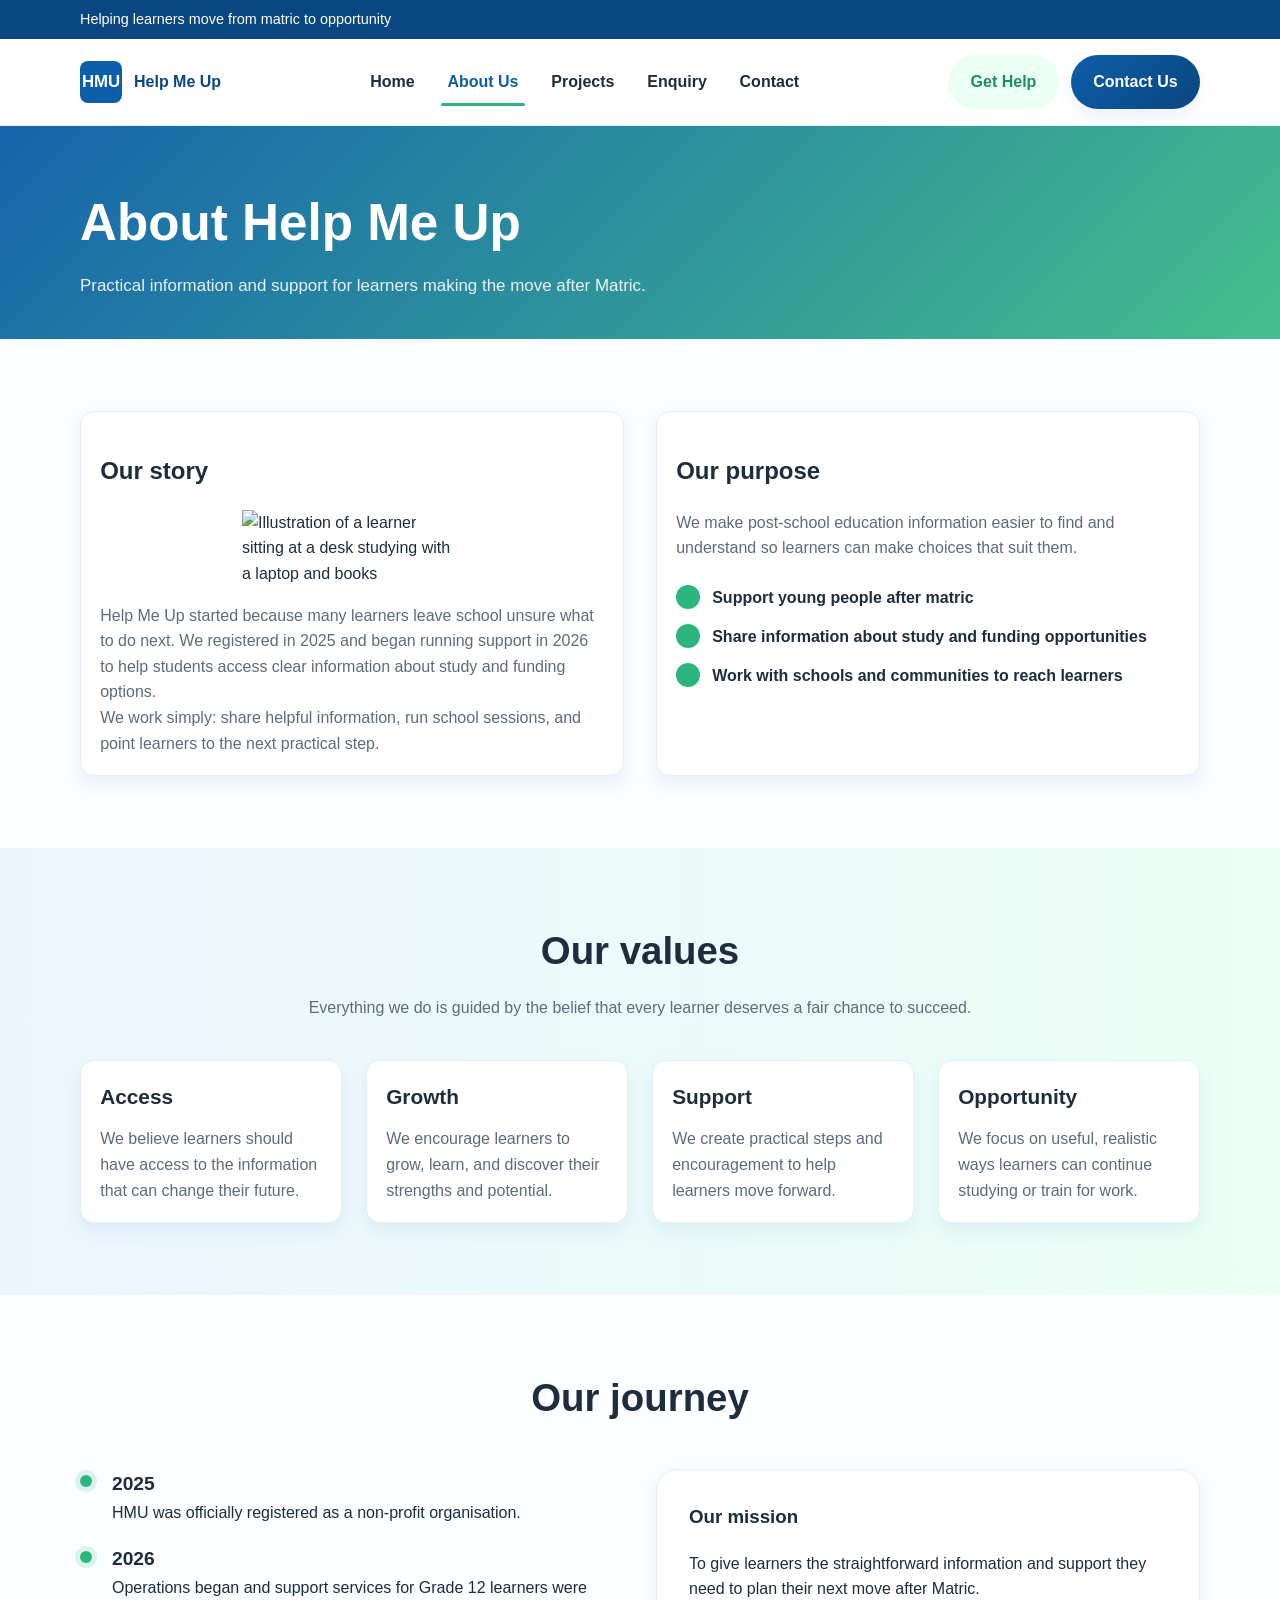
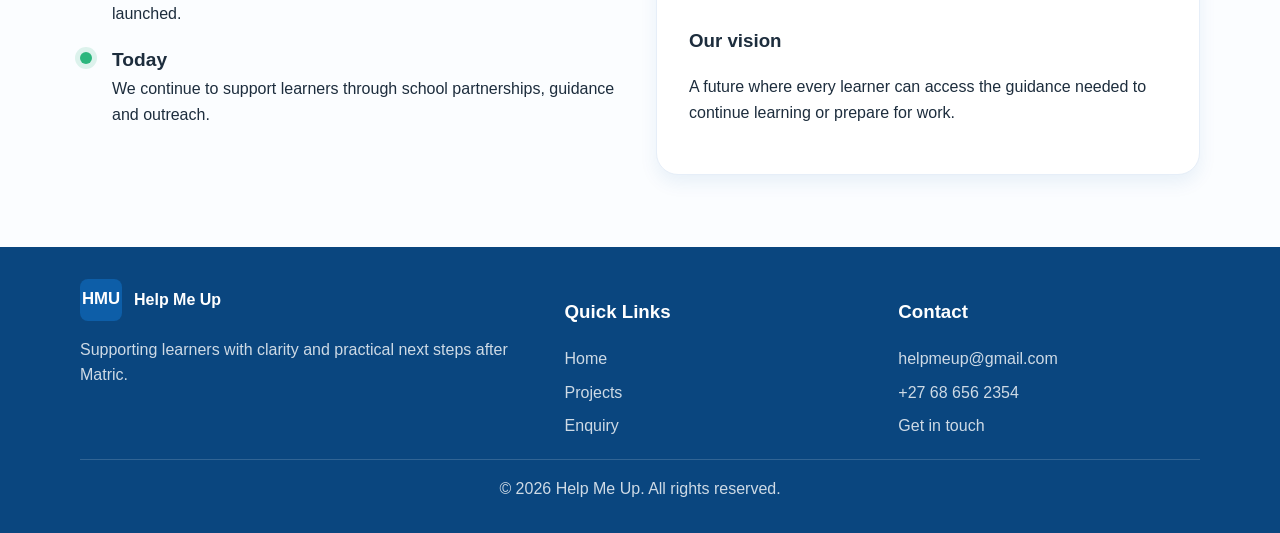
==== about.html @ ff64b667 "Add files via upload" ====
<!DOCTYPE html>
<html lang="en">
  <head>
    <meta charset="UTF-8" />
    <meta name="viewport" content="width=device-width, initial-scale=1.0" />
    <title>About Us | Help Me Up</title>
    <meta
      name="description"
      content="Learn about the purpose, history, and mission of Help Me Up in helping Grade 12 learners prepare for life after school."
    />
    <link rel="stylesheet" href="styles.css" />
  </head>
  <body data-page="about">
    <header class="site-header">
      <div class="topbar">
        <div class="container">
          <div class="meta">
            <span>Helping learners move from matric to opportunity</span>
          </div>
        </div>
      </div>

      <div class="container navbar">
        <a href="index.html" class="brand" aria-label="Help Me Up home">
          <span class="brand-mark">HMU</span>
          <span>Help Me Up</span>
        </a>

        <button
          class="nav-toggle"
          aria-label="Open navigation"
          aria-expanded="false"
          aria-controls="main-nav"
        >
          Menu
        </button>

        <nav id="main-nav" class="nav-links" aria-label="Main navigation">
          <a href="index.html">Home</a>
          <a href="about.html" class="active">About Us</a>
          <a href="projects.html">Projects</a>
          <a href="enquiry.html">Enquiry</a>
          <a href="contact.html">Contact</a>
        </nav>

        <div class="nav-actions">
          <a href="enquiry.html" class="btn btn-secondary">Get Help</a>
          <a href="contact.html" class="btn btn-primary">Contact Us</a>
        </div>
      </div>
    </header>

    <main>
      <section class="page-banner">
        <div class="container">
          <h1>About Help Me Up</h1>
          <p>Practical information and support for learners making the move after Matric.</p>
        </div>
      </section>

      <section class="section">
        <div class="container story-grid">
          <article class="card">
            <h2>Our story</h2>
            <!-- Content image: illustrates a learner studying, supporting
                 the "our story" text. Original artwork, described via alt text. -->
            <img
              src="images/illustration-study.svg"
              alt="Illustration of a learner sitting at a desk studying with a laptop and books"
              class="card-illustration"
            />
            <p>
              Help Me Up started because many learners leave school unsure what to do next.
              We registered in 2025 and began running support in 2026 to help students access
              clear information about study and funding options.
            </p>
            <p>
              We work simply: share helpful information, run school sessions, and point learners
              to the next practical step.
            </p>
          </article>

          <article class="card">
            <h2>Our purpose</h2>
            <p>
              We make post-school education information easier to find and understand so learners
              can make choices that suit them.
            </p>
            <ul class="list">
              <li><span class="check" aria-hidden="true"></span> Support young people after matric</li>
              <li><span class="check" aria-hidden="true"></span> Share information about study and funding
              opportunities</li>
              <li><span class="check" aria-hidden="true"></span> Work with schools and communities to reach learners</li>
            </ul>
          </article>
        </div>
      </section>

      <section class="section feature-band">
        <div class="container">
          <div class="section-header">
            <h2>Our values</h2>
            <p>Everything we do is guided by the belief that every learner deserves a fair chance to succeed.</p>
          </div>

          <div class="value-grid">
            <article class="card">
              <h3>Access</h3>
              <p>We believe learners should have access to the information that can change their future.</p>
            </article>

            <article class="card">
              <h3>Growth</h3>
              <p>We encourage learners to grow, learn, and discover their strengths and potential.</p>
            </article>

            <article class="card">
              <h3>Support</h3>
              <p>We create practical steps and encouragement to help learners move forward.</p>
            </article>

            <article class="card">
              <h3>Opportunity</h3>
              <p>We focus on useful, realistic ways learners can continue studying or train for work.</p>
            </article>
          </div>
        </div>
      </section>

      <section class="section">
        <div class="container">
          <div class="section-header">
            <h2>Our journey</h2>
          </div>

          <div class="story-grid">
            <div>
              <div class="milestone">
                <strong>2025</strong>
                <span>HMU was officially registered as a non-profit organisation.</span>
              </div>
              <div class="milestone">
                <strong>2026</strong>
                <span>Operations began and support services for Grade 12 learners were launched.</span>
              </div>
              <div class="milestone">
                <strong>Today</strong>
                <span>We continue to support learners through school partnerships, guidance and outreach.</span>
              </div>
            </div>

            <div class="info-box">
              <h3>Our mission</h3>
              <p>
                To give learners the straightforward information and support they need to plan
                their next move after Matric.
              </p>
              <h3 class="stacked-heading">Our vision</h3>
              <p>
                A future where every learner can access the guidance needed to continue learning or
                prepare for work.
              </p>
            </div>
          </div>
        </div>
      </section>
    </main>

    <footer class="site-footer">
      <div class="container">
        <div class="footer-grid">
          <div>
            <div class="brand footer-brand">
              <span class="brand-mark">HMU</span>
              <span>Help Me Up</span>
            </div>
            <p class="footer-tagline">
              Supporting learners with clarity and practical next steps after Matric.
            </p>
          </div>

          <div>
            <h3>Quick Links</h3>
            <div class="footer-links">
              <a href="index.html">Home</a>
              <a href="projects.html">Projects</a>
              <a href="enquiry.html">Enquiry</a>
            </div>
          </div>

          <div>
            <h3>Contact</h3>
            <div class="footer-links">
              <a href="mailto:helpmeup@gmail.com">helpmeup@gmail.com</a>
              <a href="tel:+27686562354">+27 68 656 2354</a>
              <a href="contact.html">Get in touch</a>
            </div>
          </div>
        </div>

        <div class="footer-bottom">
          © <span id="year"></span> Help Me Up. All rights reserved.
        </div>
      </div>
    </footer>

    <script src="script.js"></script>
  </body>
</html>
---- styles.css ----
:root {
  --primary-blue: #0d5ea8;
  --primary-blue-dark: #0a467f;
  --secondary-green: #2cb67d;
  --secondary-green-dark: #1d8e63;
  --light-blue: #edf6ff;
  --light-green: #ebfff5;
  --white: #ffffff;
  --text: #1d2d3d;
  --muted: #5d6b7a;
  --border: #e6eef8;
  --shadow: 0 8px 18px rgba(13, 94, 168, 0.08);
}

/* Reset: border-box sizing so padding/border never break declared widths */
* {
  box-sizing: border-box;
}

html {
  /* Smooth scrolling for in-page anchor links */
  scroll-behavior: smooth;
}

body {
  margin: 0;
  font-family: "Segoe UI", Arial, Helvetica, sans-serif;
  line-height: 1.6;
  color: var(--text);
  background: #fbfdff;
}

a {
  color: inherit;
  text-decoration: none;
}

img {
  max-width: 100%;
  display: block;
}

.container {
  width: min(1120px, calc(100% - 2rem));
  margin: 0 auto;
}

.site-header {
  position: sticky;
  top: 0;
  z-index: 20;
  background: rgba(255, 255, 255, 0.96);
  backdrop-filter: blur(10px);
  border-bottom: 1px solid var(--border);
}

.topbar {
  background: var(--primary-blue-dark);
  color: var(--white);
  font-size: 0.9rem;
}

.topbar .container {
  display: flex;
  justify-content: space-between;
  align-items: center;
  gap: 1rem;
  padding: 0.5rem 0;
}

.topbar .meta {
  display: flex;
  gap: 1rem;
  flex-wrap: wrap;
}

.navbar {
  display: flex;
  align-items: center;
  justify-content: space-between;
  gap: 1rem;
  padding: 1rem 0;
}

.brand {
  display: flex;
  align-items: center;
  gap: 0.75rem;
  font-weight: 700;
  color: var(--primary-blue-dark);
}

.brand-mark {
  width: 42px;
  height: 42px;
  border-radius: 8px;
  display: grid;
  place-items: center;
  background: var(--primary-blue);
  color: var(--white);
  font-size: 1.05rem;
}

.nav-links {
  display: flex;
  align-items: center;
  gap: 1.25rem;
}

.nav-links a {
  color: var(--text);
  font-weight: 600;
  padding: 0.5rem 0.4rem;
  position: relative;
}

.nav-links a::after {
  content: "";
  position: absolute;
  left: 0;
  bottom: -0.2rem;
  width: 100%;
  height: 3px;
  border-radius: 999px;
  background: var(--secondary-green);
  transform: scaleX(0);
  transform-origin: center;
  transition: transform 0.2s ease;
}

.nav-links a:hover::after,
.nav-links a.active::after {
  transform: scaleX(1);
}

.nav-links a.active {
  color: var(--primary-blue);
}

.nav-actions {
  display: flex;
  align-items: center;
  gap: 0.75rem;
}

.nav-toggle {
  display: none;
  border: none;
  background: var(--light-blue);
  padding: 0.65rem 0.75rem;
  border-radius: 10px;
  cursor: pointer;
  font-size: 1.2rem;
}

.btn {
  display: inline-flex;
  align-items: center;
  justify-content: center;
  gap: 0.5rem;
  padding: 0.9rem 1.4rem;
  border-radius: 999px;
  border: none;
  font-weight: 700;
  transition: transform 0.2s ease, box-shadow 0.2s ease;
  cursor: pointer;
}

.btn:hover {
  transform: translateY(-1px);
}

.btn-primary {
  background: linear-gradient(135deg, var(--primary-blue), var(--primary-blue-dark));
  color: var(--white);
  box-shadow: var(--shadow);
}

.btn-secondary {
  background: var(--light-green);
  color: var(--secondary-green-dark);
}

.btn-light {
  background: var(--white);
  color: var(--primary-blue);
}

.hero {
  background: var(--primary-blue);
  color: var(--white);
  padding: 3.5rem 0 2.5rem;
}

.hero-content {
  display: grid;
  grid-template-columns: 1.25fr 0.75fr;
  gap: 2rem;
  align-items: center;
}

.hero h1 {
  font-size: clamp(2rem, 4.5vw, 3.2rem);
  line-height: 1.08;
  margin: 0 0 0.8rem;
}

.hero p {
  color: rgba(255,255,255,0.95);
  font-size: 1rem;
  max-width: 560px;
  margin: 0 0 1.1rem;
}

.hero-actions {
  display: flex;
  flex-wrap: wrap;
  gap: 1rem;
}

.hero-card {
  background: rgba(255,255,255,0.08);
  border: 1px solid rgba(255,255,255,0.12);
  border-radius: 16px;
  padding: 1rem;
  display: grid;
  gap: 0.8rem;
}

.metric {
  background: rgba(255,255,255,0.06);
  border-radius: 14px;
  padding: 0.9rem 1rem;
}

.metric strong {
  display: block;
  font-size: 1.6rem;
  margin-bottom: 0.2rem;
}

.section {
  padding: 4.5rem 0;
}

.section-header {
  text-align: center;
  max-width: 700px;
  margin: 0 auto 2.5rem;
}

.section-header h2 {
  font-size: clamp(2rem, 3vw, 2.8rem);
  margin: 0 0 0.8rem;
}

.section-header p {
  margin: 0;
  color: var(--muted);
}

.card-grid {
  display: grid;
  grid-template-columns: repeat(3, minmax(0, 1fr));
  gap: 1.5rem;
}

.card {
  background: var(--white);
  border: 1px solid var(--border);
  border-radius: 14px;
  padding: 1.2rem;
  box-shadow: var(--shadow);
}

.card h3 {
  margin-top: 0;
  margin-bottom: 0.8rem;
  font-size: 1.3rem;
}

.card p {
  margin: 0;
  color: var(--muted);
}

.icon-badge {
  display: none;
}

.feature-band {
  background: linear-gradient(90deg, var(--light-blue), var(--light-green));
}

.two-column {
  display: grid;
  grid-template-columns: 1.15fr 0.85fr;
  gap: 2rem;
  align-items: center;
}

.list {
  list-style: none;
  padding: 0;
  margin: 1.5rem 0 0;
  display: grid;
  gap: 0.85rem;
}

.list li {
  display: flex;
  align-items: start;
  gap: 0.75rem;
  color: var(--text);
  font-weight: 600;
}

.check {
  width: 24px;
  height: 24px;
  border-radius: 50%;
  display: grid;
  place-items: center;
  background: var(--secondary-green);
  color: var(--white);
  font-size: 0.8rem;
  flex-shrink: 0;
}

.info-box {
  background: var(--white);
  border-radius: 22px;
  border: 1px solid var(--border);
  box-shadow: var(--shadow);
  padding: 2rem;
}

.info-box h3 {
  margin-top: 0;
}

/* Second heading inside an info-box (e.g. Mission then Vision on About Us)
   needs extra top spacing to separate it from the paragraph above it.
   Replaces an inline style="margin-top: 1.5rem" previously used in HTML. */
.info-box h3.stacked-heading {
  margin-top: 1.5rem;
}

/* CTA button used inside info-box panels; replaces inline
   style="margin-top: 1rem" previously used in HTML. */
.info-box .btn {
  margin-top: 1rem;
}

/* Small illustration used inside card/info-box layouts */
.card-illustration {
  width: 100%;
  max-width: 220px;
  margin: 0 auto 1rem;
}

/* Visually hides a heading from sighted users while keeping it in the
   accessibility tree, so screen readers still get a logical h1->h2->h3
   outline even where a visible h2 isn't needed on the page. */
.sr-only {
  position: absolute;
  width: 1px;
  height: 1px;
  padding: 0;
  margin: -1px;
  overflow: hidden;
  clip: rect(0, 0, 0, 0);
  white-space: nowrap;
  border: 0;
}

.page-banner {
  background: linear-gradient(135deg, rgba(13,94,168,0.96), rgba(44,182,125,0.88));
  color: var(--white);
  padding: 3.5rem 0 2.5rem;
}

.page-banner h1 {
  font-size: clamp(2.2rem, 4vw, 3.4rem);
  margin: 0 0 0.5rem;
}

.page-banner p {
  color: rgba(255,255,255,0.9);
  font-size: 1.06rem;
  margin: 0;
}

.story-grid {
  display: grid;
  grid-template-columns: repeat(2, minmax(0, 1fr));
  gap: 2rem;
}

.story-grid .card,
.value-grid .card {
  min-height: 100%;
}

.value-grid {
  display: grid;
  grid-template-columns: repeat(4, minmax(0, 1fr));
  gap: 1.5rem;
}

.milestone {
  position: relative;
  padding-left: 2rem;
  margin-bottom: 1.2rem;
}

.milestone::before {
  content: "";
  position: absolute;
  left: 0;
  top: 0.4rem;
  width: 12px;
  height: 12px;
  border-radius: 50%;
  background: var(--secondary-green);
  box-shadow: 0 0 0 5px rgba(44,182,125,0.15);
}

.milestone strong {
  display: block;
  font-size: 1.2rem;
}

.project-grid {
  display: grid;
  grid-template-columns: repeat(2, minmax(0, 1fr));
  gap: 1.5rem;
}

.project-card {
  background: var(--white);
  padding: 1.5rem;
  border: 1px solid var(--border);
  border-radius: 20px;
  box-shadow: var(--shadow);
}

.project-card h3 {
  margin-top: 0;
}

.project-card ul {
  margin: 1rem 0 0;
  padding-left: 1.2rem;
  color: var(--muted);
}

.enquiry-layout {
  display: grid;
  grid-template-columns: 0.9fr 1.1fr;
  gap: 2rem;
}

.form-card {
  background: var(--white);
  border: 1px solid var(--border);
  border-radius: 22px;
  box-shadow: var(--shadow);
  padding: 2rem;
}

.form-group {
  margin-bottom: 1rem;
}

label {
  display: block;
  font-weight: 700;
  margin-bottom: 0.45rem;
}

input,
select,
textarea {
  width: 100%;
  padding: 0.9rem 1rem;
  border-radius: 12px;
  border: 1px solid var(--border);
  background: #f9fbff;
  font: inherit;
  color: var(--text);
}

input:focus,
select:focus,
textarea:focus {
  outline: 2px solid rgba(13, 94, 168, 0.2);
  border-color: var(--primary-blue);
}

textarea {
  min-height: 140px;
  resize: vertical;
}

.form-message {
  margin-top: 1rem;
  font-weight: 700;
  color: var(--secondary-green-dark);
  min-height: 1.2rem;
}

.contact-grid {
  display: grid;
  grid-template-columns: repeat(3, minmax(0, 1fr));
  gap: 1.5rem;
}

.contact-card {
  background: var(--white);
  border: 1px solid var(--border);
  border-radius: 20px;
  padding: 1.5rem;
  box-shadow: var(--shadow);
}

.contact-card h3 {
  margin-top: 0;
}

/* Physical address uses the semantic <address> element instead of <p>;
   reset its default italic styling to match the rest of the card text */
.contact-card address {
  font-style: normal;
}

.site-footer {
  background: var(--primary-blue-dark);
  color: var(--white);
  padding: 2rem 0;
}

/* Footer brand block (logo mark + name); replaces inline
   style="color: white; margin-bottom: 1rem" previously used in HTML.
   Colour is inherited from .site-footer, kept explicit here for clarity. */
.footer-brand {
  color: var(--white);
  margin-bottom: 1rem;
}

/* Muted tagline paragraph under the footer brand block; replaces inline
   style="color: rgba(255,255,255,0.8); margin: 0" previously used in HTML */
.footer-tagline {
  color: rgba(255, 255, 255, 0.8);
  margin: 0;
}

/* Left-aligned, full-width variant of .section-header for the two-column
   "feature-band" sections, where the heading sits beside body text rather
   than centred above it. Replaces inline
   style="text-align:left; margin: 0 0 1rem; max-width:none" previously
   used in HTML. */
.section-header.left-align {
  text-align: left;
  margin: 0 0 1rem;
  max-width: none;
}

.footer-grid {
  display: grid;
  grid-template-columns: 1.2fr 0.8fr 0.8fr;
  gap: 2rem;
}

.footer-links {
  display: grid;
  gap: 0.5rem;
  color: rgba(255,255,255,0.8);
}

.footer-bottom {
  border-top: 1px solid rgba(255,255,255,0.16);
  margin-top: 1.25rem;
  padding-top: 1rem;
  text-align: center;
  color: rgba(255,255,255,0.8);
}

/* Tablet breakpoint: every multi-column grid used across the five pages
   collapses to a single column, and the nav switches from an inline list
   to a toggleable dropdown menu (controlled by script.js) */
@media (max-width: 900px) {
  .hero-content,
  .two-column,
  .enquiry-layout,
  .story-grid,
  .footer-grid,
  .project-grid,
  .card-grid,
  .value-grid,
  .contact-grid {
    grid-template-columns: 1fr;
  }

  .nav-toggle {
    display: inline-flex;
  }

  /* Hidden by default below 900px; script.js toggles the .open class
     when the menu button is clicked, and toggles aria-expanded on the
     button itself so screen readers know the menu's current state */
  .nav-links {
    position: absolute;
    top: calc(100% + 0.5rem);
    left: 1rem;
    right: 1rem;
    display: none;
    flex-direction: column;
    align-items: flex-start;
    background: var(--white);
    border: 1px solid var(--border);
    border-radius: 18px;
    padding: 1rem;
    box-shadow: var(--shadow);
  }

  .nav-links.open {
    display: flex;
  }
}

/* Phone breakpoint: stack the top info bar and hide the secondary
   nav-actions buttons to save space, keeping only the main menu */
@media (max-width: 540px) {
  .topbar .container {
    flex-direction: column;
    justify-content: center;
    text-align: center;
  }

  .navbar {
    position: relative;
  }

  .nav-actions {
    display: none;
  }

  .hero {
    padding-top: 3rem;
  }

  .section {
    padding: 3.5rem 0;
  }
}
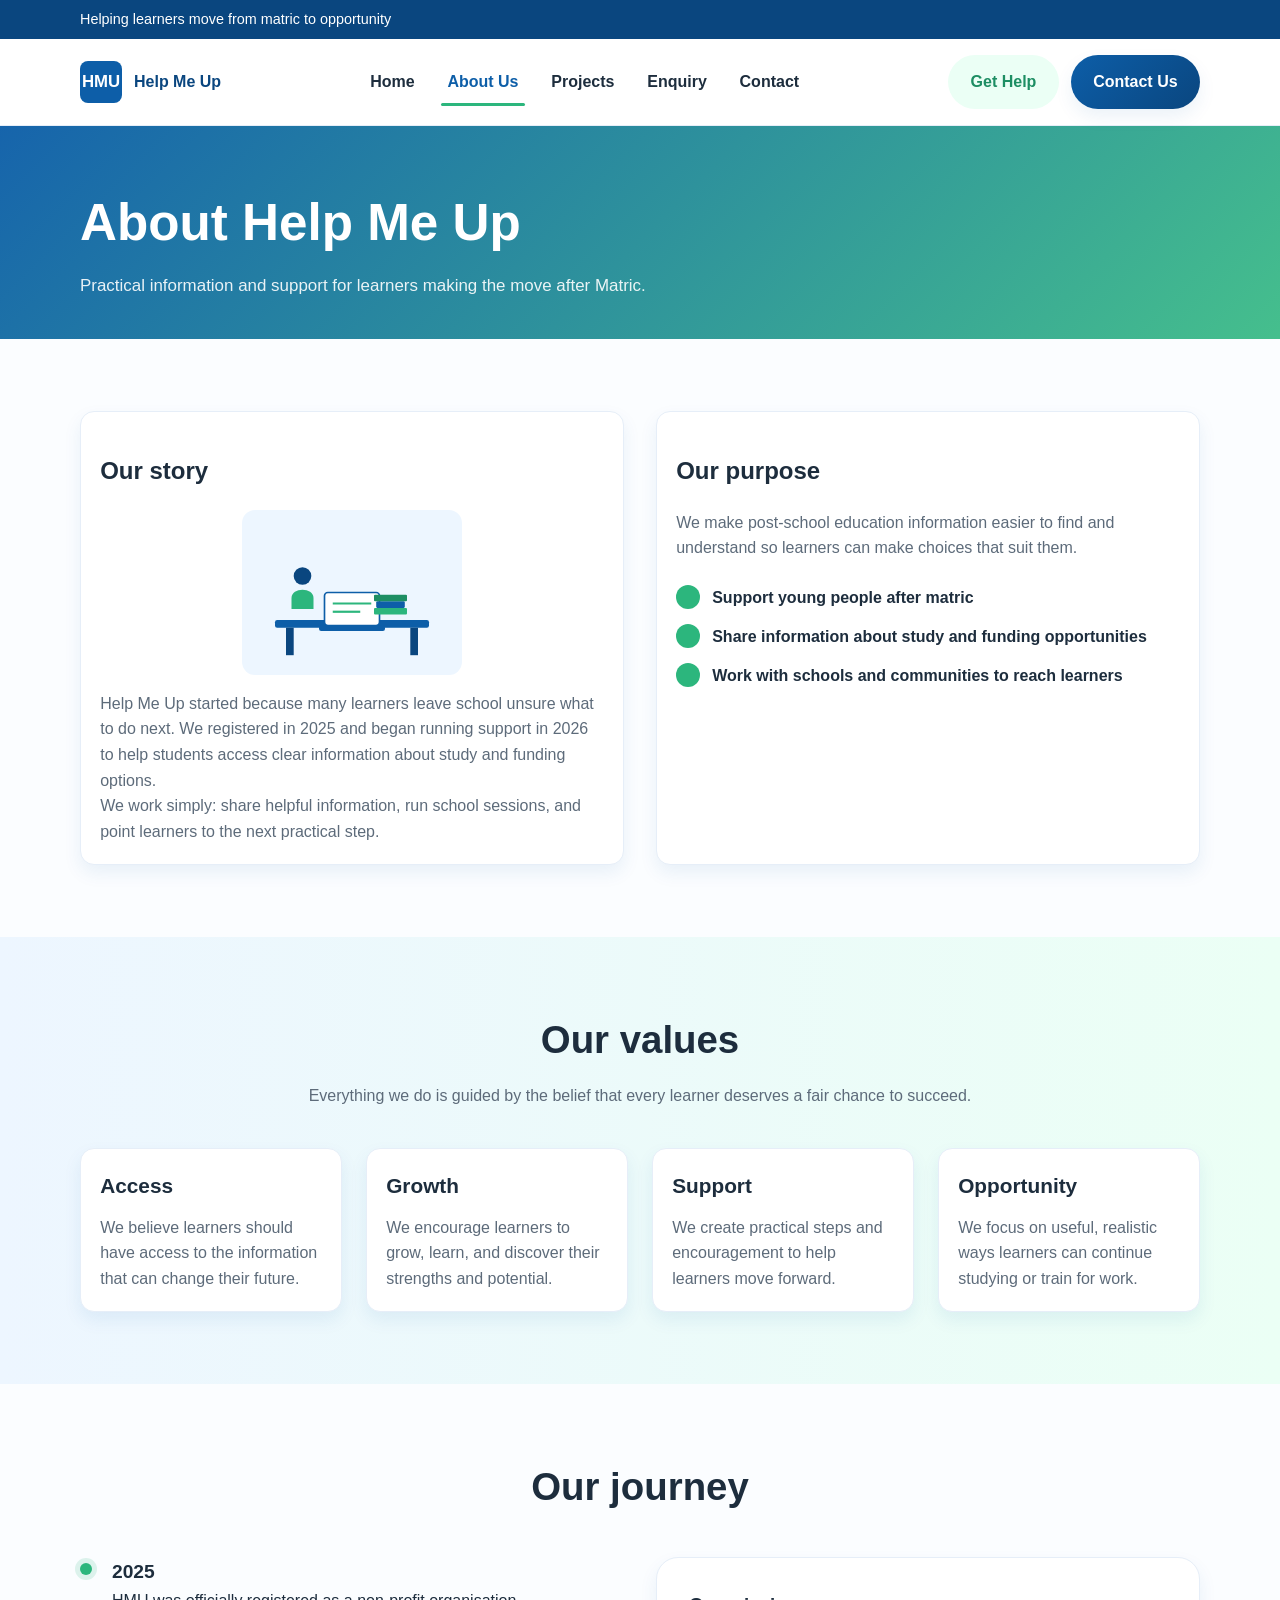
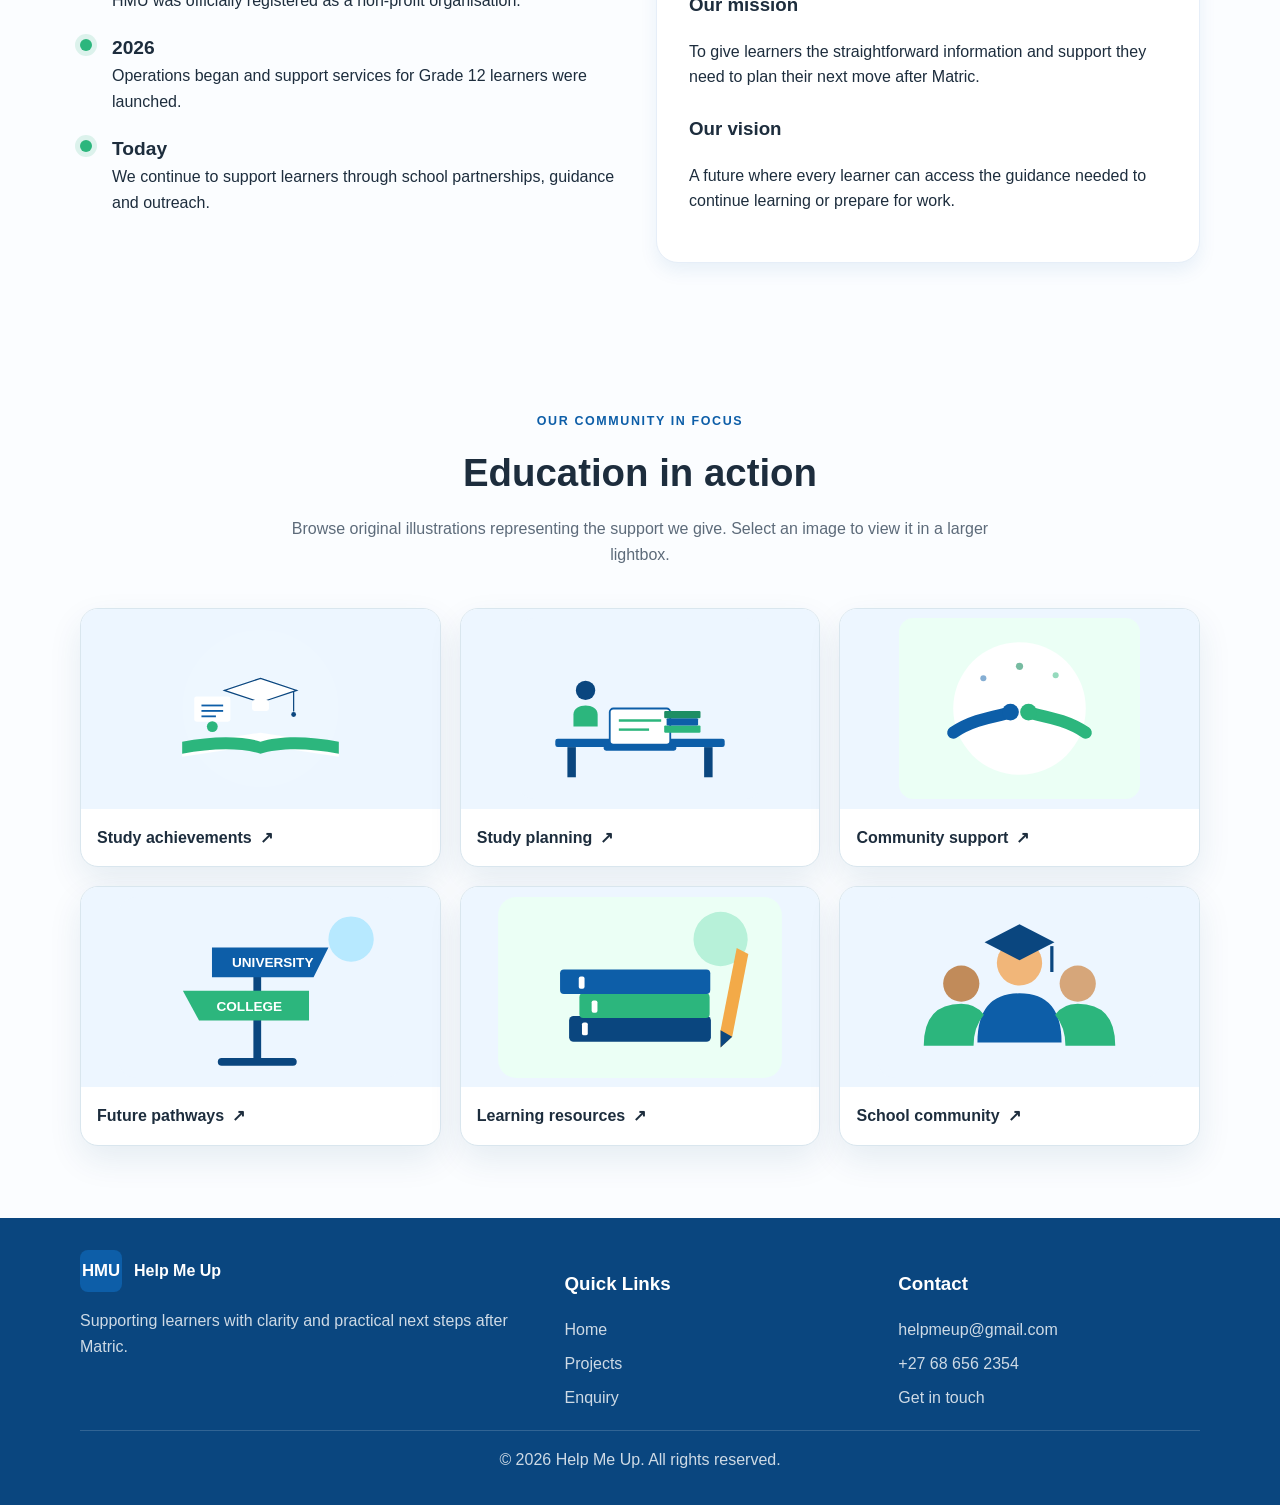
==== commit 01f49fd1: "Add files via upload" ====
--- a/about.html
+++ b/about.html
@@ -1,209 +1,243 @@
-<!DOCTYPE html>
-<html lang="en">
-  <head>
-    <meta charset="UTF-8" />
-    <meta name="viewport" content="width=device-width, initial-scale=1.0" />
-    <title>About Us | Help Me Up</title>
-    <meta
-      name="description"
-      content="Learn about the purpose, history, and mission of Help Me Up in helping Grade 12 learners prepare for life after school."
-    />
-    <link rel="stylesheet" href="styles.css" />
-  </head>
-  <body data-page="about">
-    <header class="site-header">
-      <div class="topbar">
-        <div class="container">
-          <div class="meta">
-            <span>Helping learners move from matric to opportunity</span>
-          </div>
-        </div>
-      </div>
-
-      <div class="container navbar">
-        <a href="index.html" class="brand" aria-label="Help Me Up home">
-          <span class="brand-mark">HMU</span>
-          <span>Help Me Up</span>
-        </a>
-
-        <button
-          class="nav-toggle"
-          aria-label="Open navigation"
-          aria-expanded="false"
-          aria-controls="main-nav"
-        >
-          Menu
-        </button>
-
-        <nav id="main-nav" class="nav-links" aria-label="Main navigation">
-          <a href="index.html">Home</a>
-          <a href="about.html" class="active">About Us</a>
-          <a href="projects.html">Projects</a>
-          <a href="enquiry.html">Enquiry</a>
-          <a href="contact.html">Contact</a>
-        </nav>
-
-        <div class="nav-actions">
-          <a href="enquiry.html" class="btn btn-secondary">Get Help</a>
-          <a href="contact.html" class="btn btn-primary">Contact Us</a>
-        </div>
-      </div>
-    </header>
-
-    <main>
-      <section class="page-banner">
-        <div class="container">
-          <h1>About Help Me Up</h1>
-          <p>Practical information and support for learners making the move after Matric.</p>
-        </div>
-      </section>
-
-      <section class="section">
-        <div class="container story-grid">
-          <article class="card">
-            <h2>Our story</h2>
-            <!-- Content image: illustrates a learner studying, supporting
-                 the "our story" text. Original artwork, described via alt text. -->
-            <img
-              src="images/illustration-study.svg"
-              alt="Illustration of a learner sitting at a desk studying with a laptop and books"
-              class="card-illustration"
-            />
-            <p>
-              Help Me Up started because many learners leave school unsure what to do next.
-              We registered in 2025 and began running support in 2026 to help students access
-              clear information about study and funding options.
-            </p>
-            <p>
-              We work simply: share helpful information, run school sessions, and point learners
-              to the next practical step.
-            </p>
-          </article>
-
-          <article class="card">
-            <h2>Our purpose</h2>
-            <p>
-              We make post-school education information easier to find and understand so learners
-              can make choices that suit them.
-            </p>
-            <ul class="list">
-              <li><span class="check" aria-hidden="true"></span> Support young people after matric</li>
-              <li><span class="check" aria-hidden="true"></span> Share information about study and funding
-              opportunities</li>
-              <li><span class="check" aria-hidden="true"></span> Work with schools and communities to reach learners</li>
-            </ul>
-          </article>
-        </div>
-      </section>
-
-      <section class="section feature-band">
-        <div class="container">
-          <div class="section-header">
-            <h2>Our values</h2>
-            <p>Everything we do is guided by the belief that every learner deserves a fair chance to succeed.</p>
-          </div>
-
-          <div class="value-grid">
-            <article class="card">
-              <h3>Access</h3>
-              <p>We believe learners should have access to the information that can change their future.</p>
-            </article>
-
-            <article class="card">
-              <h3>Growth</h3>
-              <p>We encourage learners to grow, learn, and discover their strengths and potential.</p>
-            </article>
-
-            <article class="card">
-              <h3>Support</h3>
-              <p>We create practical steps and encouragement to help learners move forward.</p>
-            </article>
-
-            <article class="card">
-              <h3>Opportunity</h3>
-              <p>We focus on useful, realistic ways learners can continue studying or train for work.</p>
-            </article>
-          </div>
-        </div>
-      </section>
-
-      <section class="section">
-        <div class="container">
-          <div class="section-header">
-            <h2>Our journey</h2>
-          </div>
-
-          <div class="story-grid">
-            <div>
-              <div class="milestone">
-                <strong>2025</strong>
-                <span>HMU was officially registered as a non-profit organisation.</span>
-              </div>
-              <div class="milestone">
-                <strong>2026</strong>
-                <span>Operations began and support services for Grade 12 learners were launched.</span>
-              </div>
-              <div class="milestone">
-                <strong>Today</strong>
-                <span>We continue to support learners through school partnerships, guidance and outreach.</span>
-              </div>
-            </div>
-
-            <div class="info-box">
-              <h3>Our mission</h3>
-              <p>
-                To give learners the straightforward information and support they need to plan
-                their next move after Matric.
-              </p>
-              <h3 class="stacked-heading">Our vision</h3>
-              <p>
-                A future where every learner can access the guidance needed to continue learning or
-                prepare for work.
-              </p>
-            </div>
-          </div>
-        </div>
-      </section>
-    </main>
-
-    <footer class="site-footer">
-      <div class="container">
-        <div class="footer-grid">
-          <div>
-            <div class="brand footer-brand">
-              <span class="brand-mark">HMU</span>
-              <span>Help Me Up</span>
-            </div>
-            <p class="footer-tagline">
-              Supporting learners with clarity and practical next steps after Matric.
-            </p>
-          </div>
-
-          <div>
-            <h3>Quick Links</h3>
-            <div class="footer-links">
-              <a href="index.html">Home</a>
-              <a href="projects.html">Projects</a>
-              <a href="enquiry.html">Enquiry</a>
-            </div>
-          </div>
-
-          <div>
-            <h3>Contact</h3>
-            <div class="footer-links">
-              <a href="mailto:helpmeup@gmail.com">helpmeup@gmail.com</a>
-              <a href="tel:+27686562354">+27 68 656 2354</a>
-              <a href="contact.html">Get in touch</a>
-            </div>
-          </div>
-        </div>
-
-        <div class="footer-bottom">
-          © <span id="year"></span> Help Me Up. All rights reserved.
-        </div>
-      </div>
-    </footer>
-
-    <script src="script.js"></script>
-  </body>
-</html>
+<!DOCTYPE html>
+<html lang="en">
+  <head>
+    <meta charset="UTF-8" />
+    <meta name="viewport" content="width=device-width, initial-scale=1.0" />
+    <title>About Us | Help Me Up</title>
+    <meta
+      name="description"
+      content="Learn about the purpose, history, and mission of Help Me Up in helping Grade 12 learners prepare for life after school."
+    />
+    <meta name="keywords" content="Help Me Up NGO, education support, matric learners, South African youth, volunteer education" />
+    <meta name="robots" content="index, follow" />
+    <meta name="theme-color" content="#0a467f" />
+    <meta property="og:type" content="website" />
+    <meta property="og:site_name" content="Help Me Up" />
+    <meta property="og:description" content="Learn about the purpose, history, and mission of Help Me Up in helping Grade 12 learners prepare for life after school." />
+    <meta property="og:title" content="About Us | Help Me Up" />
+    <link rel="icon" href="images/favicon.svg" type="image/svg+xml" />
+    <link rel="stylesheet" href="styles.css" />
+  </head>
+  <body data-page="about">
+    <a class="skip-link" href="#main-content">Skip to main content</a>
+    <header class="site-header">
+      <div class="topbar">
+        <div class="container">
+          <div class="meta">
+            <span>Helping learners move from matric to opportunity</span>
+          </div>
+        </div>
+      </div>
+
+      <div class="container navbar">
+        <a href="index.html" class="brand" aria-label="Help Me Up home">
+          <span class="brand-mark">HMU</span>
+          <span>Help Me Up</span>
+        </a>
+
+        <button
+          class="nav-toggle"
+          aria-label="Open navigation"
+          aria-expanded="false"
+          aria-controls="main-nav"
+        >
+          Menu
+        </button>
+
+        <nav id="main-nav" class="nav-links" aria-label="Main navigation">
+          <a href="index.html">Home</a>
+          <a href="about.html" class="active" aria-current="page">About Us</a>
+          <a href="projects.html">Projects</a>
+          <a href="enquiry.html">Enquiry</a>
+          <a href="contact.html">Contact</a>
+        </nav>
+
+        <div class="nav-actions">
+          <a href="enquiry.html" class="btn btn-secondary">Get Help</a>
+          <a href="contact.html" class="btn btn-primary">Contact Us</a>
+        </div>
+      </div>
+    </header>
+
+    <main id="main-content">
+      <section class="page-banner">
+        <div class="container">
+          <h1>About Help Me Up</h1>
+          <p>Practical information and support for learners making the move after Matric.</p>
+        </div>
+      </section>
+
+      <section class="section">
+        <div class="container story-grid">
+          <article class="card">
+            <h2>Our story</h2>
+            <!-- Content image: illustrates a learner studying, supporting
+                 the "our story" text. Original artwork, described via alt text. -->
+            <img
+              src="images/illustration-study.svg"
+              alt="Illustration of a learner sitting at a desk studying with a laptop and books"
+              class="card-illustration"
+            />
+            <p>
+              Help Me Up started because many learners leave school unsure what to do next.
+              We registered in 2025 and began running support in 2026 to help students access
+              clear information about study and funding options.
+            </p>
+            <p>
+              We work simply: share helpful information, run school sessions, and point learners
+              to the next practical step.
+            </p>
+          </article>
+
+          <article class="card">
+            <h2>Our purpose</h2>
+            <p>
+              We make post-school education information easier to find and understand so learners
+              can make choices that suit them.
+            </p>
+            <ul class="list">
+              <li><span class="check" aria-hidden="true"></span> Support young people after matric</li>
+              <li><span class="check" aria-hidden="true"></span> Share information about study and funding
+              opportunities</li>
+              <li><span class="check" aria-hidden="true"></span> Work with schools and communities to reach learners</li>
+            </ul>
+          </article>
+        </div>
+      </section>
+
+      <section class="section feature-band">
+        <div class="container">
+          <div class="section-header">
+            <h2>Our values</h2>
+            <p>Everything we do is guided by the belief that every learner deserves a fair chance to succeed.</p>
+          </div>
+
+          <div class="value-grid">
+            <article class="card">
+              <h3>Access</h3>
+              <p>We believe learners should have access to the information that can change their future.</p>
+            </article>
+
+            <article class="card">
+              <h3>Growth</h3>
+              <p>We encourage learners to grow, learn, and discover their strengths and potential.</p>
+            </article>
+
+            <article class="card">
+              <h3>Support</h3>
+              <p>We create practical steps and encouragement to help learners move forward.</p>
+            </article>
+
+            <article class="card">
+              <h3>Opportunity</h3>
+              <p>We focus on useful, realistic ways learners can continue studying or train for work.</p>
+            </article>
+          </div>
+        </div>
+      </section>
+
+      <section class="section">
+        <div class="container">
+          <div class="section-header">
+            <h2>Our journey</h2>
+          </div>
+
+          <div class="story-grid">
+            <div>
+              <div class="milestone">
+                <strong>2025</strong>
+                <span>HMU was officially registered as a non-profit organisation.</span>
+              </div>
+              <div class="milestone">
+                <strong>2026</strong>
+                <span>Operations began and support services for Grade 12 learners were launched.</span>
+              </div>
+              <div class="milestone">
+                <strong>Today</strong>
+                <span>We continue to support learners through school partnerships, guidance and outreach.</span>
+              </div>
+            </div>
+
+            <div class="info-box">
+              <h3>Our mission</h3>
+              <p>
+                To give learners the straightforward information and support they need to plan
+                their next move after Matric.
+              </p>
+              <h3 class="stacked-heading">Our vision</h3>
+              <p>
+                A future where every learner can access the guidance needed to continue learning or
+                prepare for work.
+              </p>
+            </div>
+          </div>
+        </div>
+      </section>
+
+      <section class="section gallery-section" aria-labelledby="gallery-title">
+        <div class="container">
+          <div class="section-header">
+            <span class="eyebrow">Our community in focus</span>
+            <h2 id="gallery-title">Education in action</h2>
+            <p>Browse original illustrations representing the support we give. Select an image to view it in a larger lightbox.</p>
+          </div>
+          <div class="gallery-grid" id="gallery-grid">
+            <button class="gallery-tile" type="button" data-full="images/illustration-graduation.svg" data-caption="Celebrating study achievements" aria-label="Enlarge illustration of a graduate"><img src="images/illustration-graduation.svg" loading="lazy" width="380" height="270" alt="Graduate holding a certificate next to an open book"/><span>Study achievements <span aria-hidden="true">↗</span></span></button>
+            <button class="gallery-tile" type="button" data-full="images/illustration-study.svg" data-caption="Making study plans" aria-label="Enlarge illustration of a learner studying"><img src="images/illustration-study.svg" loading="lazy" width="380" height="270" alt="Student studying with books and a laptop"/><span>Study planning <span aria-hidden="true">↗</span></span></button>
+            <button class="gallery-tile" type="button" data-full="images/illustration-support.svg" data-caption="Supporting one another" aria-label="Enlarge illustration of hands helping"><img src="images/illustration-support.svg" loading="lazy" width="380" height="270" alt="Two hands reaching to offer support"/><span>Community support <span aria-hidden="true">↗</span></span></button>
+            <button class="gallery-tile" type="button" data-full="images/illustration-pathways.svg" data-caption="Discovering study and career pathways" aria-label="Enlarge illustration of education pathways"><img src="images/illustration-pathways.svg" loading="lazy" width="380" height="270" alt="Illustration of signs pointing to college, university and careers"/><span>Future pathways <span aria-hidden="true">↗</span></span></button>
+            <button class="gallery-tile" type="button" data-full="images/illustration-books.svg" data-caption="Access to learning materials" aria-label="Enlarge illustration of learning books"><img src="images/illustration-books.svg" loading="lazy" width="380" height="270" alt="Illustration of books stacked beside a pencil"/><span>Learning resources <span aria-hidden="true">↗</span></span></button>
+            <button class="gallery-tile" type="button" data-full="images/illustration-community.svg" data-caption="Working together for brighter futures" aria-label="Enlarge illustration of a learning community"><img src="images/illustration-community.svg" loading="lazy" width="380" height="270" alt="Illustration of three people together around a graduation cap"/><span>School community <span aria-hidden="true">↗</span></span></button>
+          </div>
+        </div>
+      </section>
+      <dialog id="gallery-lightbox" class="lightbox" aria-label="Expanded gallery image">
+        <div class="lightbox-inner">
+          <button type="button" class="lightbox-close" id="lightbox-close" aria-label="Close large image">×</button>
+          <img id="lightbox-image" src="images/illustration-graduation.svg" alt="" width="720" height="490" />
+          <div class="lightbox-controls"><button type="button" id="lightbox-prev" class="btn btn-secondary" aria-label="Previous gallery image">← Previous</button><p id="lightbox-caption"></p><button type="button" id="lightbox-next" class="btn btn-secondary" aria-label="Next gallery image">Next →</button></div>
+        </div>
+      </dialog>
+    </main>
+
+    <footer class="site-footer">
+      <div class="container">
+        <div class="footer-grid">
+          <div>
+            <div class="brand footer-brand">
+              <span class="brand-mark">HMU</span>
+              <span>Help Me Up</span>
+            </div>
+            <p class="footer-tagline">
+              Supporting learners with clarity and practical next steps after Matric.
+            </p>
+          </div>
+
+          <div>
+            <h3>Quick Links</h3>
+            <div class="footer-links">
+              <a href="index.html">Home</a>
+              <a href="projects.html">Projects</a>
+              <a href="enquiry.html">Enquiry</a>
+            </div>
+          </div>
+
+          <div>
+            <h3>Contact</h3>
+            <div class="footer-links">
+              <a href="mailto:helpmeup@gmail.com">helpmeup@gmail.com</a>
+              <a href="tel:+27686562354">+27 68 656 2354</a>
+              <a href="contact.html">Get in touch</a>
+            </div>
+          </div>
+        </div>
+
+        <div class="footer-bottom">
+          © <span id="year"></span> Help Me Up. All rights reserved.
+        </div>
+      </div>
+    </footer>
+
+    <script src="script.js"></script>
+  </body>
+</html>
--- a/styles.css
+++ b/styles.css
@@ -654,3 +654,88 @@
     padding: 3.5rem 0;
   }
 }
+
+/* === Part 3 additions: accessible dynamic user interface === */
+:root { --focus: #e1a626; --soft-shadow: 0 14px 34px rgba(14, 62, 110, 0.09); }
+.skip-link { position: fixed; left: 1rem; top: -80px; z-index: 4000; background: white; padding: .8rem 1.2rem; border: 2px solid var(--primary-blue); border-radius: .6rem; color: var(--primary-blue); }
+.skip-link:focus { top: 1rem; }
+:focus-visible { outline: 3px solid var(--focus); outline-offset: 3px; }
+[hidden] { display: none !important; }
+.eyebrow { display: inline-block; margin-bottom: .65rem; font-size: .78rem; text-transform: uppercase; font-weight: 800; letter-spacing: .13em; color: var(--primary-blue); }
+.narrow-container { max-width: 850px; }
+.faq-section { background: #f6faff; }
+.accordion { border: 1px solid #d8e7f3; overflow: hidden; border-radius: 20px; background: #fff; box-shadow: var(--soft-shadow); }
+.accordion-item + .accordion-item { border-top: 1px solid #e4ebf1; }
+.accordion-item h3 { margin: 0; }
+.accordion-trigger { font: inherit; font-weight: 750; font-size: 1.08rem; display: flex; align-items: center; justify-content: space-between; text-align: left; cursor: pointer; width: 100%; padding: 1.35rem 1.5rem; background: #fff; border: 0; color: var(--text); gap: 1rem; }
+.accordion-trigger:hover, .accordion-trigger[aria-expanded="true"] { background: #edf6ff; }
+.accordion-icon { flex-shrink: 0; display: grid; place-items: center; background: #dcefff; color: var(--primary-blue); border-radius: 50%; width: 2rem; height: 2rem; font-size: 1.3rem; }
+.accordion-panel { padding: 0 1.5rem 1.4rem; line-height: 1.75; }
+.accordion-panel p { margin-bottom: 0; }
+.resource-toolbar { display: grid; grid-template-columns: minmax(0, 2fr) minmax(200px, 1fr); gap: 1rem; margin: 1.6rem 0 1.1rem; align-items: end; }
+.filter-field label { font-size: .94rem; }
+.filter-field input, .filter-field select { min-height: 52px; background: white; }
+.filter-tabs { display: flex; flex-wrap: wrap; gap: .6rem; }
+.filter-tab { cursor: pointer; color: var(--primary-blue); background: white; border: 1px solid #bcd5e9; border-radius: 999px; padding: .6rem 1rem; font: inherit; font-weight: 750; transition: .2s ease; }
+.filter-tab:hover { background: #edf6ff; transform: translateY(-1px); }
+.filter-tab.is-selected { background: var(--primary-blue); color: white; border-color: var(--primary-blue); }
+.results-summary { font-size: .94rem; color: var(--muted); margin: 1rem 0; }
+.dynamic-project-grid { align-items: stretch; }
+.dynamic-card { display: flex; flex-direction: column; transition: transform .22s ease, box-shadow .22s ease; animation: fade-in .28s ease-out both; }
+.dynamic-card:hover { transform: translateY(-4px); box-shadow: var(--soft-shadow); }
+.programme-card-meta { display: flex; justify-content: space-between; align-items: center; gap: .5rem; margin-bottom: 1rem; }
+.programme-symbol { font-size: 1.6rem; }
+.programme-tag { background: #edf6ff; color: #0a467f; padding: .3rem .72rem; border-radius: 999px; font-size: .77rem; font-weight: 800; }
+.dynamic-card p { margin-bottom: 1rem; }
+.dynamic-card ul { margin-top: auto; }
+.card-cta { display: inline-flex; width: fit-content; margin-top: 1.2rem; font-weight: 800; color: var(--primary-blue); text-decoration: underline; text-underline-offset: 4px; }
+.empty-state { padding: 1.5rem; background: #edf6ff; border-radius: .8rem; }
+.gallery-grid { display: grid; grid-template-columns: repeat(3, minmax(0, 1fr)); gap: 1.2rem; }
+.gallery-tile { cursor: pointer; padding: 0; text-align: left; display: flex; flex-direction: column; border: 1px solid #d9e6ee; border-radius: 18px; background: #fff; color: var(--text); font: inherit; font-weight: 800; overflow: hidden; box-shadow: var(--soft-shadow); transition: transform .2s ease, box-shadow .2s ease; }
+.gallery-tile:hover { transform: translateY(-4px); box-shadow: 0 16px 30px rgba(14, 62, 110, 0.16); }
+.gallery-tile img { display: block; height: 200px; width: 100%; object-fit: contain; background: #edf6ff; padding: .6rem; }
+.gallery-tile > span { padding: 1rem; display: flex; justify-content: space-between; gap: .5rem; }
+.lightbox { position: fixed; width: min(900px, calc(100% - 2rem)); max-height: calc(100% - 2rem); margin: auto; border: 0; padding: 0; border-radius: 22px; background: white; color: var(--text); box-shadow: 0 30px 100px rgba(0,0,0,.3); }
+.lightbox::backdrop { background: rgba(8,24,42,.85); }
+.lightbox-inner { position: relative; padding: 1.5rem; }
+.lightbox-close { position: absolute; top: .6rem; right: .6rem; width: 2.65rem; height: 2.65rem; border-radius: 50%; background: #0a467f; border: 0; color: white; font-size: 1.8rem; cursor: pointer; z-index: 1; }
+#lightbox-image { width: 100%; max-height: min(65vh, 540px); object-fit: contain; border-radius: 12px; background: #f0f8ff; }
+.lightbox-controls { display: flex; justify-content: space-between; align-items: center; gap: 1rem; margin-top: 1rem; }
+.lightbox-controls p { text-align: center; font-size: .92rem; font-weight: 700; margin: 0; }
+.enquiry-layout { align-items: start; }
+.enquiry-layout > div > h2 { font-size: clamp(1.7rem,3vw,2.5rem); margin-bottom: .8rem; }
+.enquiry-layout > div > p { line-height: 1.8; }
+.tips-panel { margin-top: 1.8rem; }
+.tips-panel h3 { margin-bottom: 1rem; }
+.tips-panel a { color: var(--primary-blue); text-decoration: underline; }
+.form-card { min-width: 0; }
+.form-card .form-group { margin-bottom: 1.1rem; }
+.form-card input, .form-card select, .form-card textarea { background: white; min-height: 48px; }
+.form-card input[aria-invalid="true"], .form-card select[aria-invalid="true"], .form-card textarea[aria-invalid="true"] { border-color: #ba3b45; background: #fff9fa; }
+.form-card .field-error { min-height: 1.1rem; display: block; color: #a32e38; font-weight: 650; font-size: .81rem; margin-top: .3rem; }
+.required { color: #a32e38; }
+.form-note { font-size: .82rem; color: var(--muted); line-height: 1.6; }
+.form-status { margin: 1rem 0; line-height: 1.6; font-weight: 750; min-height: 1rem; }
+.form-status.error { color: #a32e38; }
+.form-status.success { color: #116c45; }
+.form-status.info { color: #0a467f; }
+.submit-btn { width: 100%; text-align: center; justify-content: center; min-height: 50px; }
+.submit-btn:disabled { opacity: .6; cursor: wait; }
+.enquiry-result { margin-top: 1.2rem; padding: 1.35rem; background: #ebfff5; border-left: 4px solid #2cb67d; border-radius: 12px; line-height: 1.7; }
+.enquiry-result h3 { margin-top: 0; margin-bottom: .6rem; }
+.enquiry-result a { font-weight: 800; color: #0a467f; text-decoration: underline; }
+.result-delivery { font-size: .9rem; font-weight: 700; }
+.honeypot { position: absolute; left: -10000px; top: auto; width: 1px; height: 1px; overflow: hidden; }
+.text-link { display: inline-block; margin-top: 1rem; color: var(--primary-blue); font-weight: 750; text-decoration: underline; }
+.email-draft-link { display: inline-flex; margin-top: .85rem; }
+.map-panel { display: grid; grid-template-columns: 1.6fr 1fr; background: white; border-radius: 22px; overflow: hidden; border: 1px solid #d6e3ef; box-shadow: var(--soft-shadow); }
+.map-canvas { min-height: 370px; height: 100%; isolation: isolate; background: #e6f1f7; }
+.map-placeholder, .map-unavailable { display: grid; place-items: center; padding: 2rem; color: #24516c; }
+.map-details { padding: 2rem; display: flex; flex-direction: column; align-items: flex-start; justify-content: center; gap: 1rem; }
+.map-details h3 { font-size: 1.35rem; margin: 0; }
+.map-details p { line-height: 1.6; }
+.map-details .btn { font-size: .9rem; }
+@keyframes fade-in { from { opacity: 0; transform: translateY(8px); } to { opacity: 1; transform: translateY(0); } }
+@media (max-width: 900px) { .gallery-grid { grid-template-columns: repeat(2, minmax(0, 1fr)); } .map-panel { grid-template-columns: 1fr; } .map-canvas { min-height: 300px; } }
+@media (max-width: 540px) { .resource-toolbar { grid-template-columns: 1fr; } .gallery-grid { grid-template-columns: 1fr; } .gallery-tile img { height: 185px; } .lightbox-inner { padding: .7rem; } .lightbox-controls { flex-wrap: wrap; } .lightbox-controls p { order: -1; width: 100%; } .lightbox-controls .btn { flex: 1; font-size: .81rem; padding: .65rem .75rem; } .map-details { padding: 1.25rem; } .filter-tab { font-size: .84rem; } }
+@media (prefers-reduced-motion: reduce) { *, *::before, *::after { animation-duration: .001ms !important; transition-duration: .001ms !important; scroll-behavior: auto !important; } }
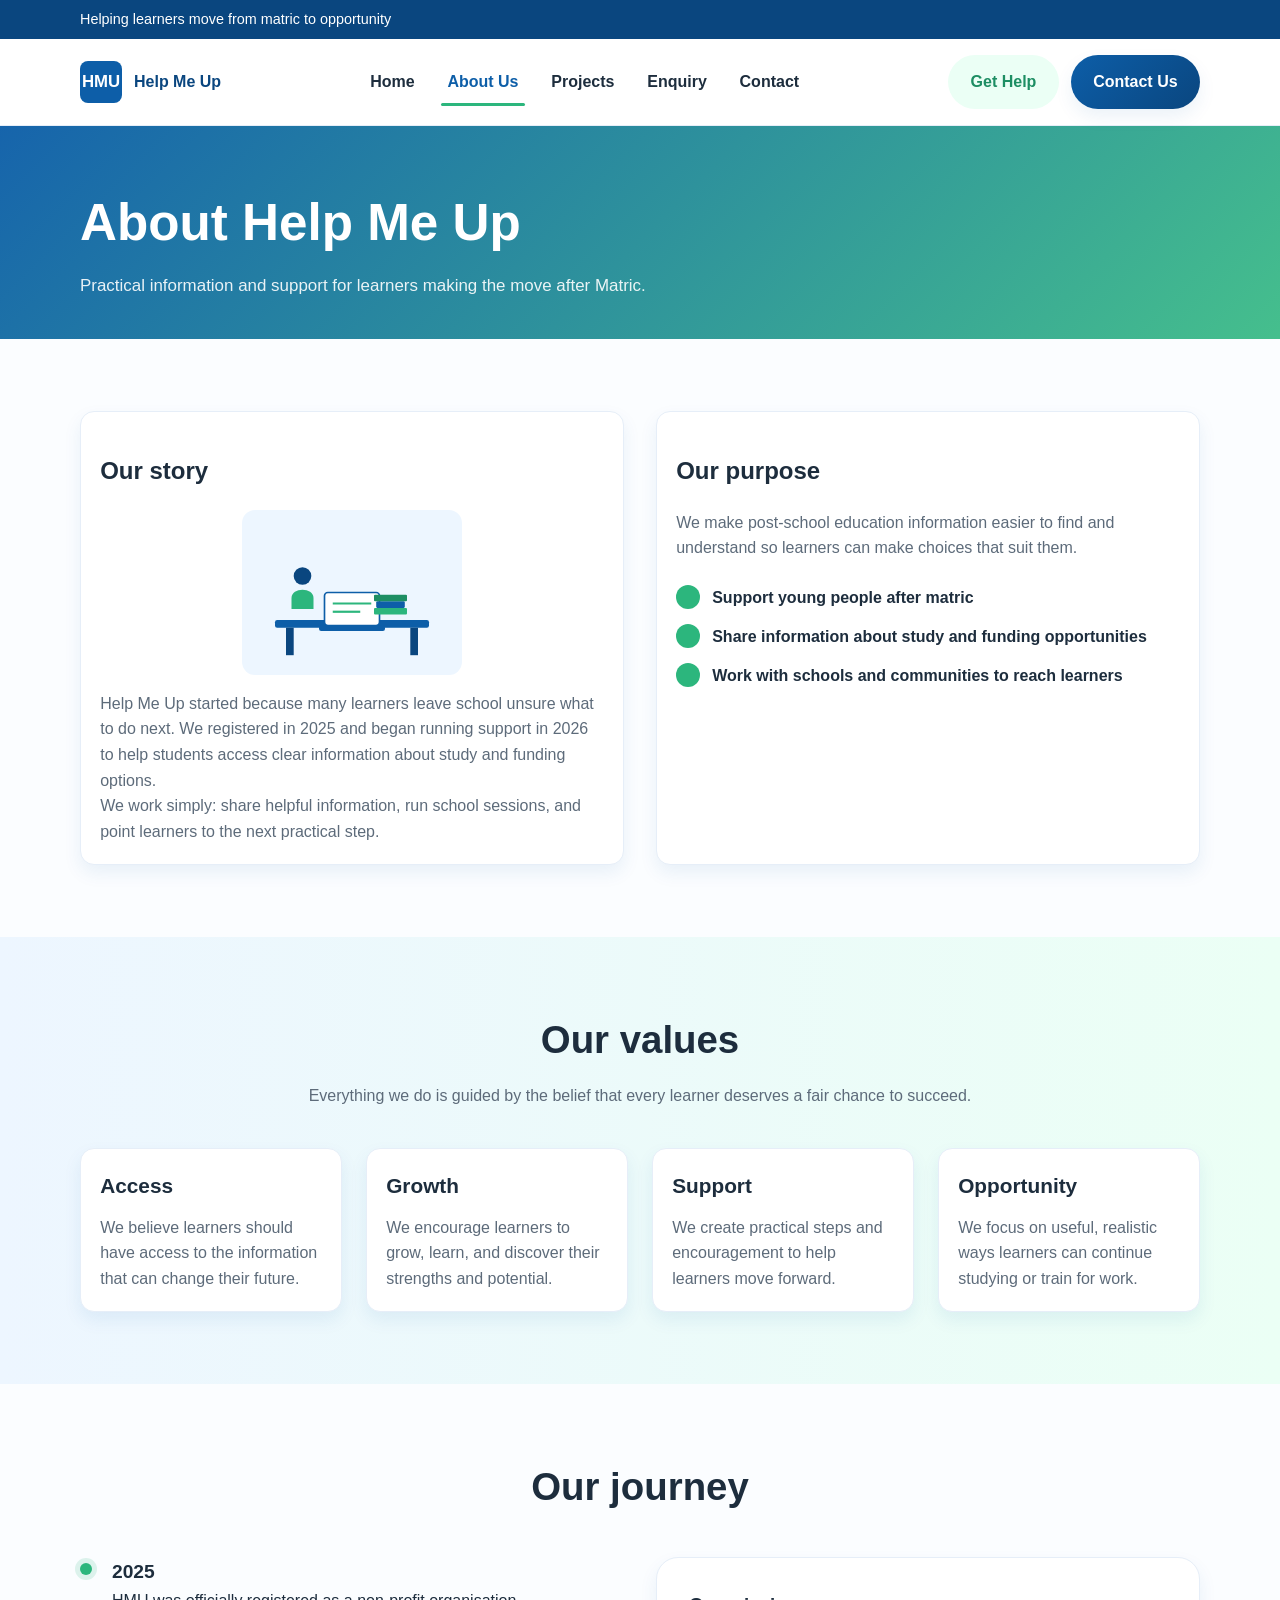
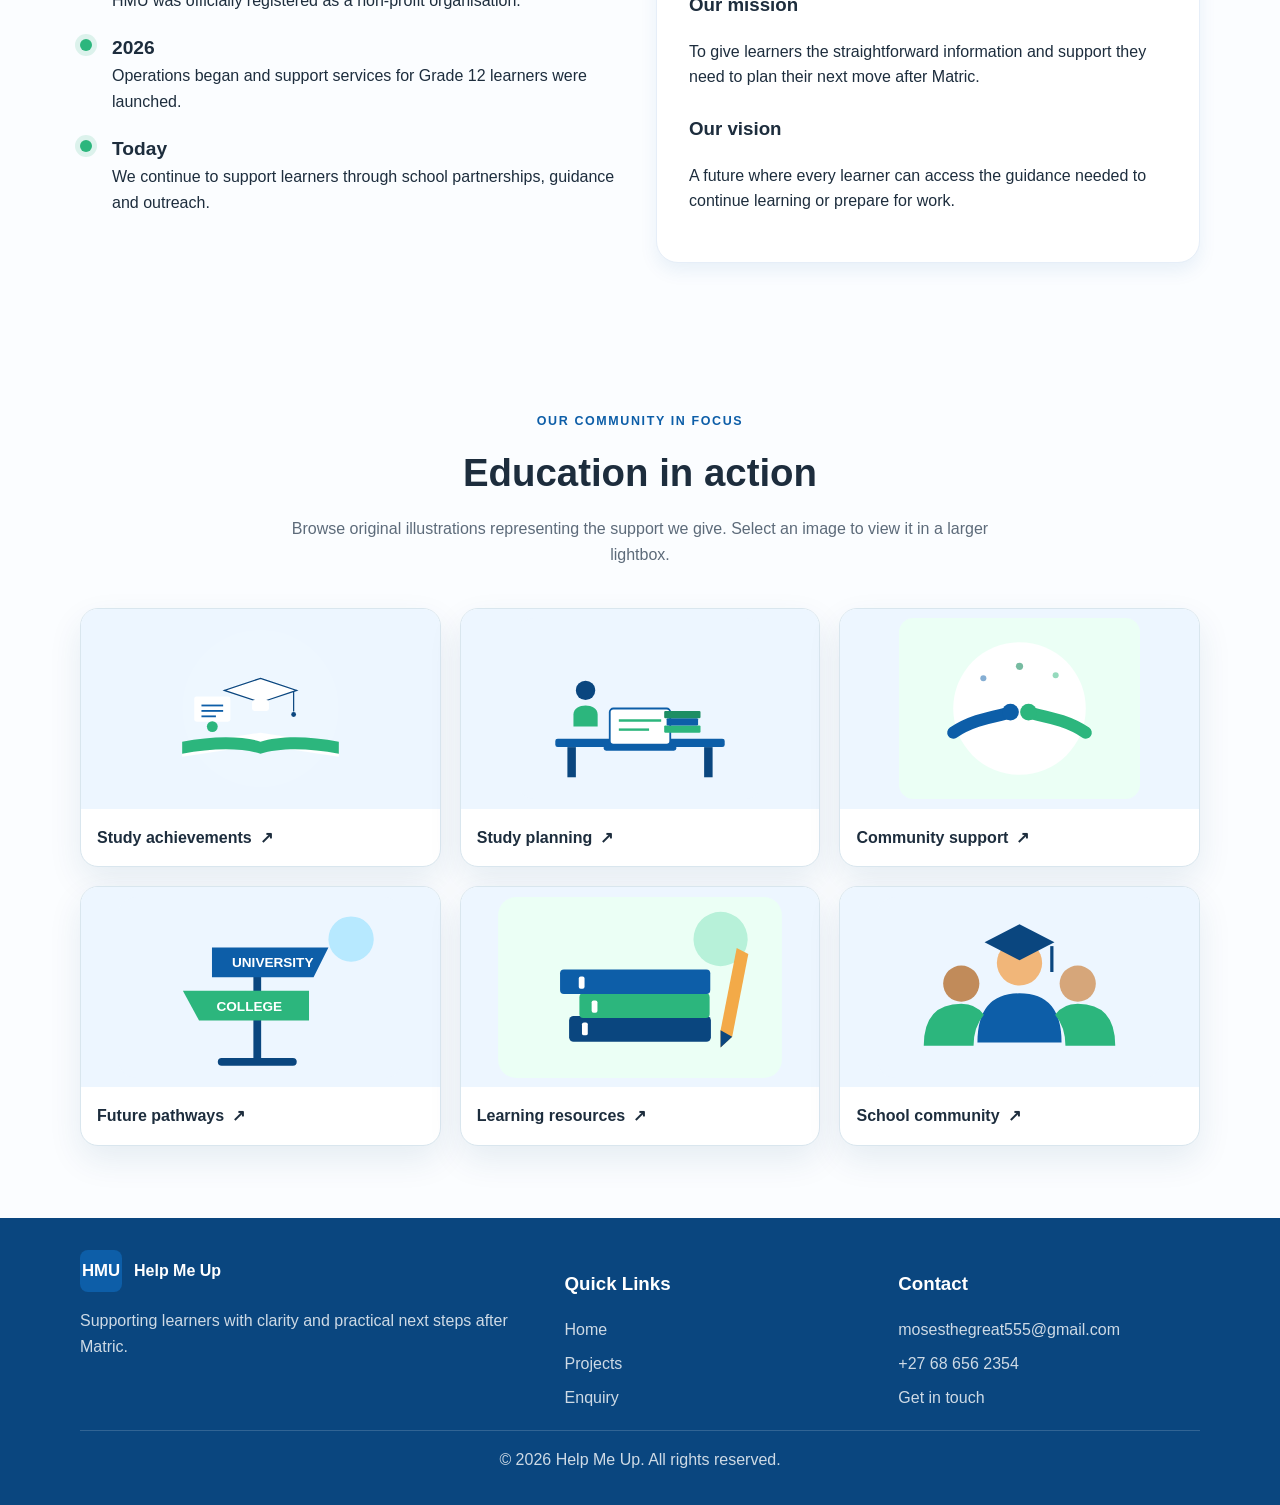
==== commit d0b06376: "Update about.html" ====
--- a/about.html
+++ b/about.html
@@ -225,7 +225,7 @@
           <div>
             <h3>Contact</h3>
             <div class="footer-links">
-              <a href="mailto:helpmeup@gmail.com">helpmeup@gmail.com</a>
+              <a href="mailto:helpmeup@gmail.com">mosesthegreat555@gmail.com</a>
               <a href="tel:+27686562354">+27 68 656 2354</a>
               <a href="contact.html">Get in touch</a>
             </div>
